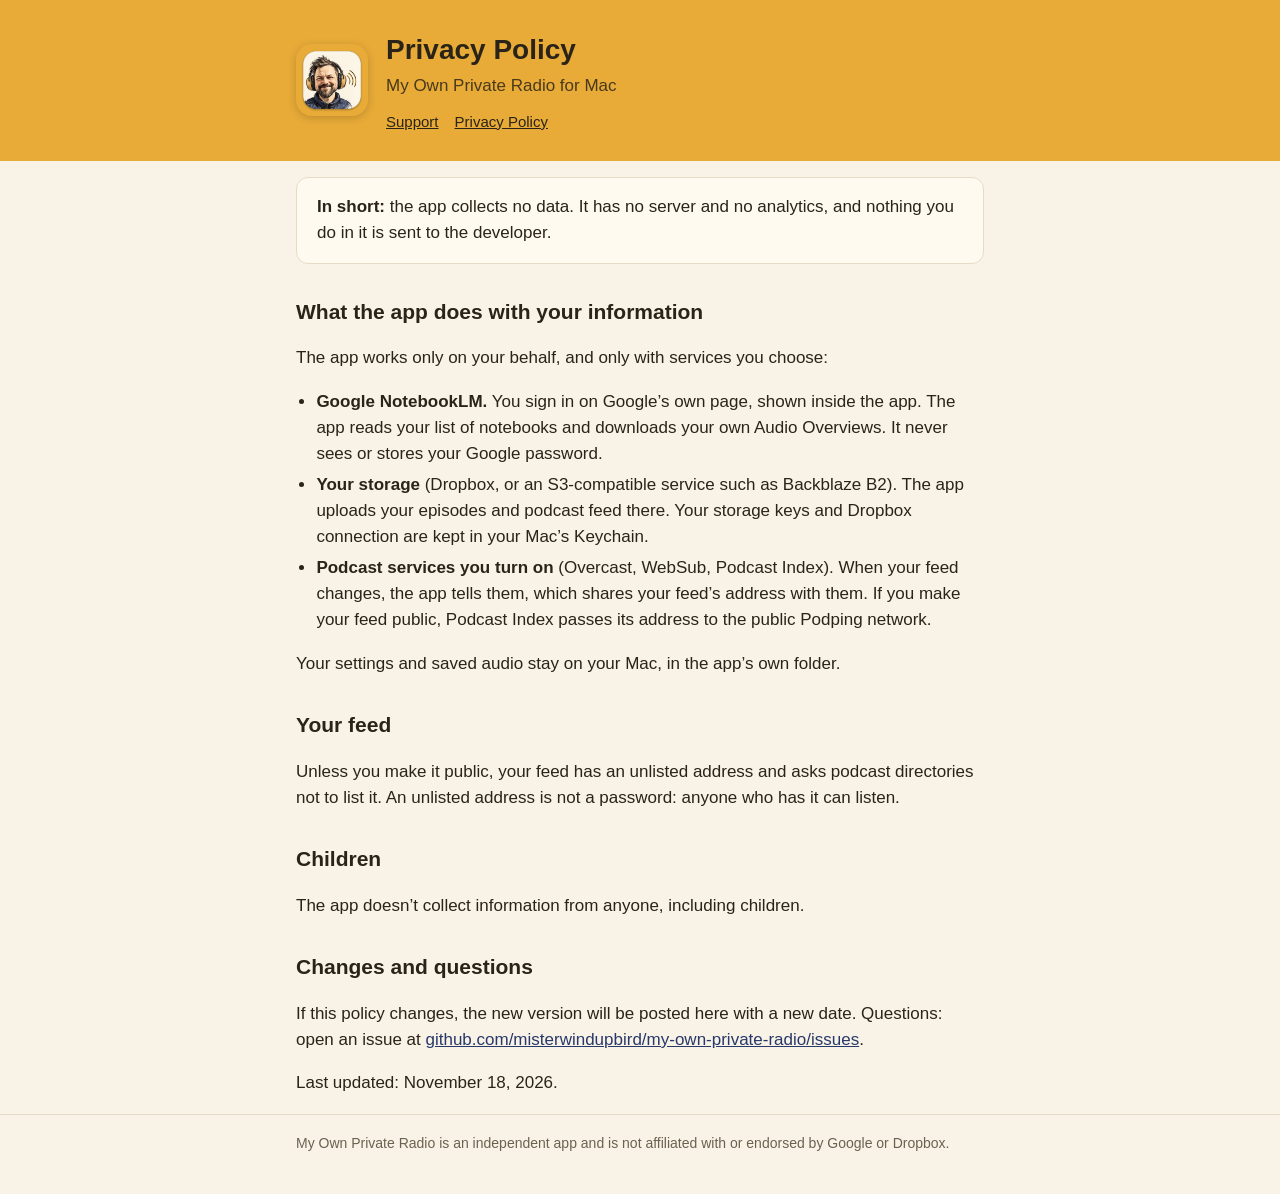
==== privacy.html @ 6b5279cc "Support and privacy pages for My Own Private Radio Co-Authored-By: Claude Opus 5.5 <noreply@anthropi" ====
<!doctype html>
<html lang="en">
<head>
<meta charset="utf-8">
<meta name="viewport" content="width=device-width, initial-scale=1">
<title>My Own Private Radio — Privacy Policy</title>
<link rel="stylesheet" href="style.css">
<link rel="icon" href="icon.png">
</head>
<body>
<header><div class="wrap">
  <img src="icon.png" alt="">
  <div>
    <h1>Privacy Policy</h1>
    <p>My Own Private Radio for Mac</p>
    <nav><a href="./">Support</a><a href="privacy.html">Privacy Policy</a></nav>
  </div>
</div></header>
<main class="wrap">
  <div class="card">
    <strong>In short:</strong> the app collects no data. It has no server and no analytics, and nothing you do in it is sent to the developer.
  </div>

  <h2>What the app does with your information</h2>
  <p>The app works only on your behalf, and only with services you choose:</p>
  <ul>
    <li><strong>Google NotebookLM.</strong> You sign in on Google’s own page, shown inside the app. The app reads your list of notebooks and downloads your own Audio Overviews. It never sees or stores your Google password.</li>
    <li><strong>Your storage</strong> (Dropbox, or an S3-compatible service such as Backblaze B2). The app uploads your episodes and podcast feed there. Your storage keys and Dropbox connection are kept in your Mac’s Keychain.</li>
    <li><strong>Podcast services you turn on</strong> (Overcast, WebSub, Podcast Index). When your feed changes, the app tells them, which shares your feed’s address with them. If you make your feed public, Podcast Index passes its address to the public Podping network.</li>
  </ul>
  <p>Your settings and saved audio stay on your Mac, in the app’s own folder.</p>

  <h2>Your feed</h2>
  <p>Unless you make it public, your feed has an unlisted address and asks podcast directories not to list it. An unlisted address is not a password: anyone who has it can listen.</p>

  <h2>Children</h2>
  <p>The app doesn’t collect information from anyone, including children.</p>

  <h2>Changes and questions</h2>
  <p>If this policy changes, the new version will be posted here with a new date. Questions: open an issue at
  <a href="https://github.com/misterwindupbird/my-own-private-radio/issues">github.com/misterwindupbird/my-own-private-radio/issues</a>.</p>
  <p>Last updated: November 18, 2026.</p>
</main>
<footer><div class="wrap">
  My Own Private Radio is an independent app and is not affiliated with or endorsed by Google or Dropbox.
</div></footer>
</body>
</html>
---- style.css ----
:root {
  --paper: #f8f3e6; --ink: #2a2418; --muted: #6b6150; --band: #e8ab38; --accent: #29386a; --card: #fffaf0; --line: #e6dcc6;
}
@media (prefers-color-scheme: dark) {
  :root { --paper: #2b2620; --ink: #f1ead8; --muted: #b8ad96; --band: #8c6117; --accent: #eeb34d; --card: #353028; --line: #4a4236; }
}
* { box-sizing: border-box; }
body { margin: 0; background: var(--paper); color: var(--ink); font: 17px/1.55 -apple-system, BlinkMacSystemFont, "Helvetica Neue", sans-serif; }
header { background: var(--band); padding: 28px 16px; }
header .wrap { display: flex; align-items: center; gap: 18px; }
header img { width: 72px; height: 72px; border-radius: 16px; box-shadow: 0 2px 8px rgba(0,0,0,.18); }
header h1 { margin: 0; font-size: 28px; color: #2a2418; }
header p { margin: 2px 0 0; color: #4a3a1a; }
.wrap { max-width: 720px; margin: 0 auto; padding: 0 16px; }
main { padding: 28px 0 48px; }
h2 { font-size: 21px; margin: 32px 0 8px; }
h3 { font-size: 17px; margin: 20px 0 4px; }
a { color: var(--accent); }
.card { background: var(--card); border: 1px solid var(--line); border-radius: 12px; padding: 16px 20px; margin: 16px 0; }
ul { padding-left: 1.2em; }
li { margin: 4px 0; }
nav { margin-top: 10px; font-size: 15px; }
nav a { color: #2a2418; margin-right: 16px; }
footer { color: var(--muted); font-size: 14px; border-top: 1px solid var(--line); padding: 18px 0 40px; }
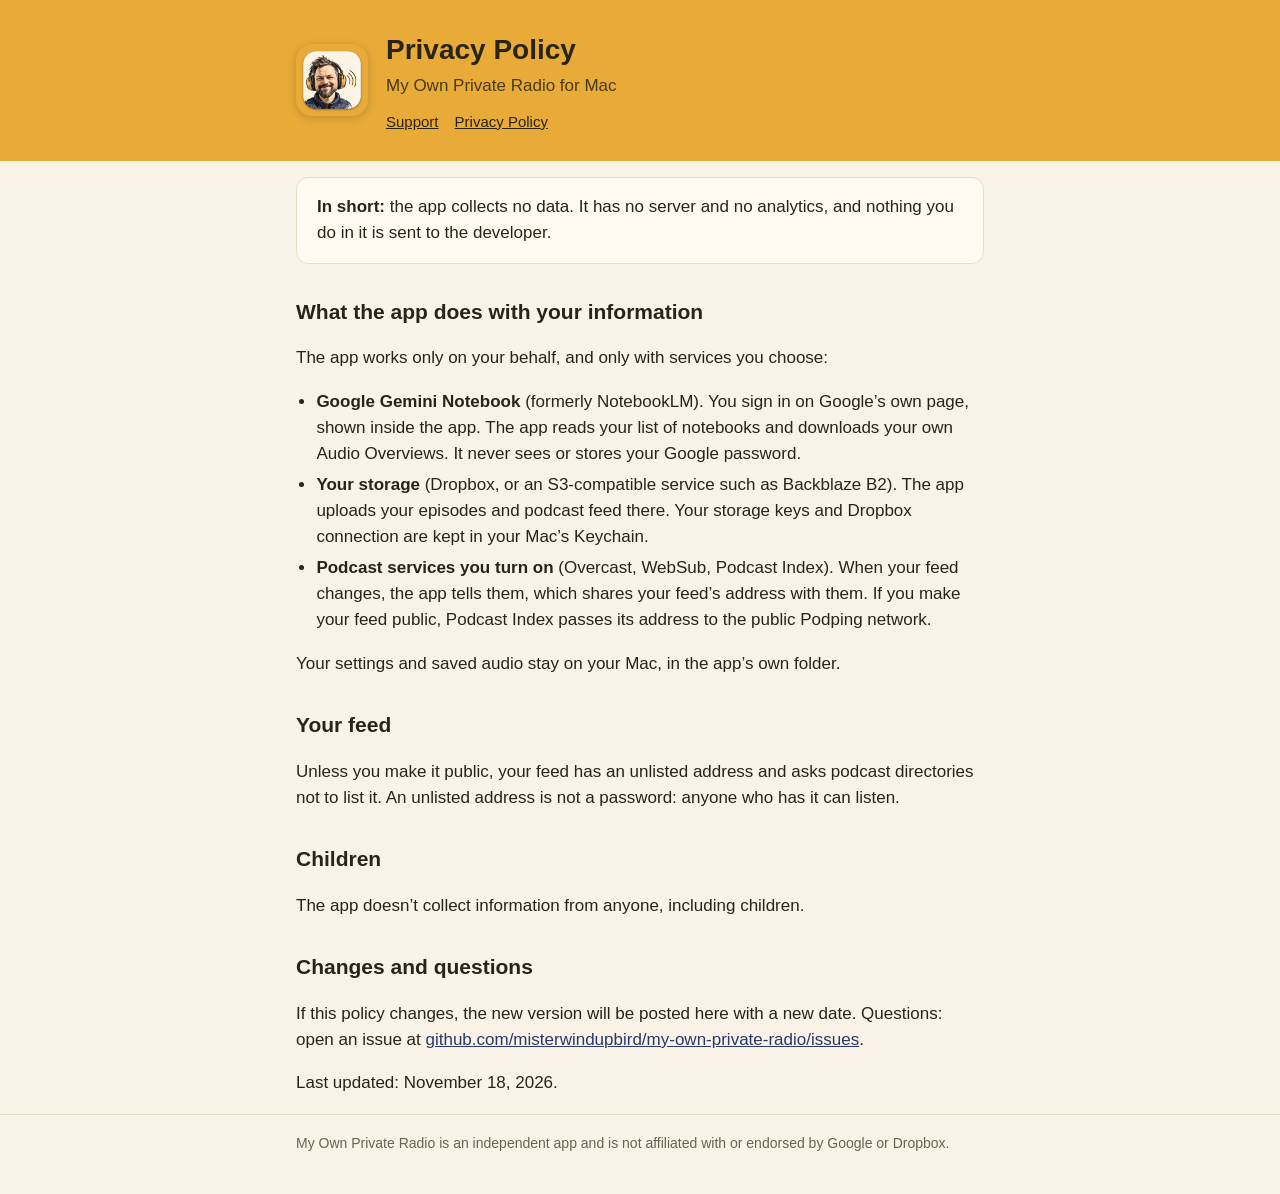
==== commit 1257beb9: "Gemini Notebook name, the current setup flow, and a new-Mac answer Co-Authored-By: Claude Opus 5.5 <" ====
--- a/privacy.html
+++ b/privacy.html
@@ -24,7 +24,7 @@
   <h2>What the app does with your information</h2>
   <p>The app works only on your behalf, and only with services you choose:</p>
   <ul>
-    <li><strong>Google NotebookLM.</strong> You sign in on Google’s own page, shown inside the app. The app reads your list of notebooks and downloads your own Audio Overviews. It never sees or stores your Google password.</li>
+    <li><strong>Google Gemini Notebook</strong> (formerly NotebookLM). You sign in on Google’s own page, shown inside the app. The app reads your list of notebooks and downloads your own Audio Overviews. It never sees or stores your Google password.</li>
     <li><strong>Your storage</strong> (Dropbox, or an S3-compatible service such as Backblaze B2). The app uploads your episodes and podcast feed there. Your storage keys and Dropbox connection are kept in your Mac’s Keychain.</li>
     <li><strong>Podcast services you turn on</strong> (Overcast, WebSub, Podcast Index). When your feed changes, the app tells them, which shares your feed’s address with them. If you make your feed public, Podcast Index passes its address to the public Podping network.</li>
   </ul>
